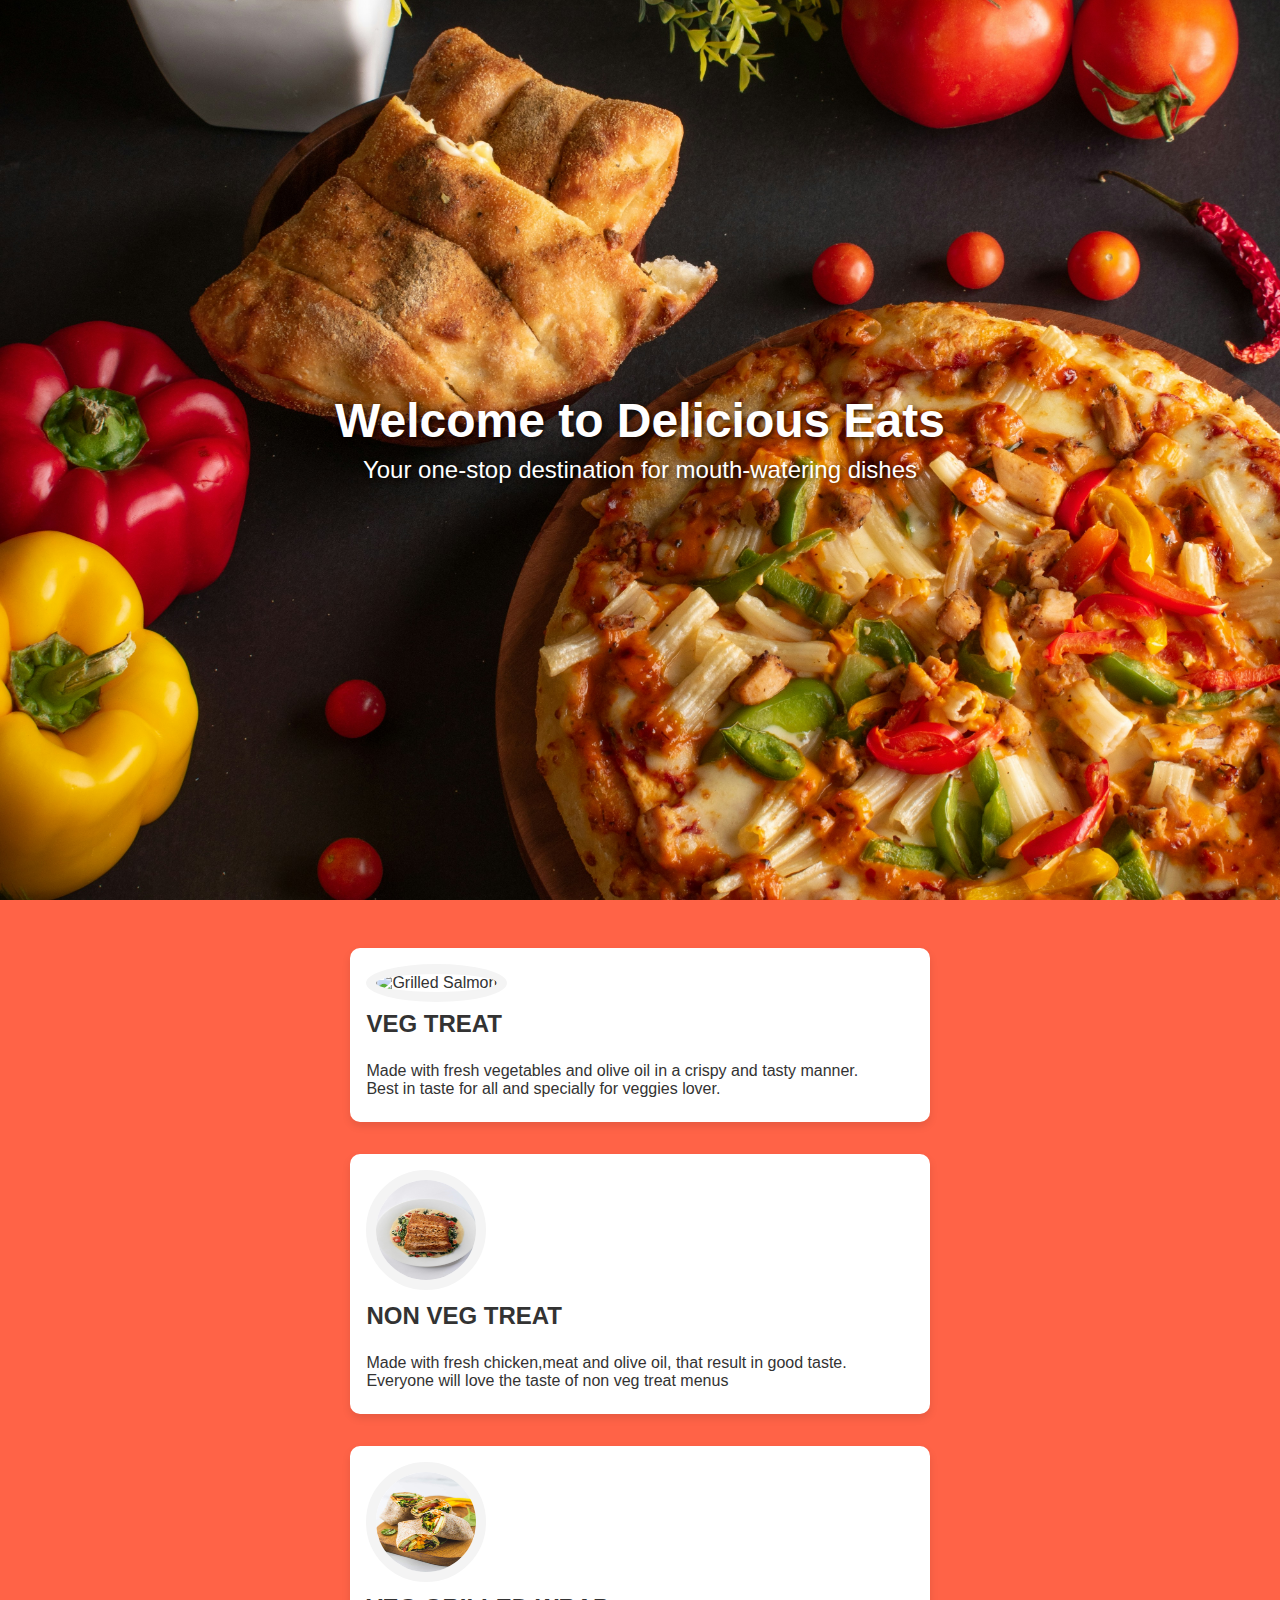
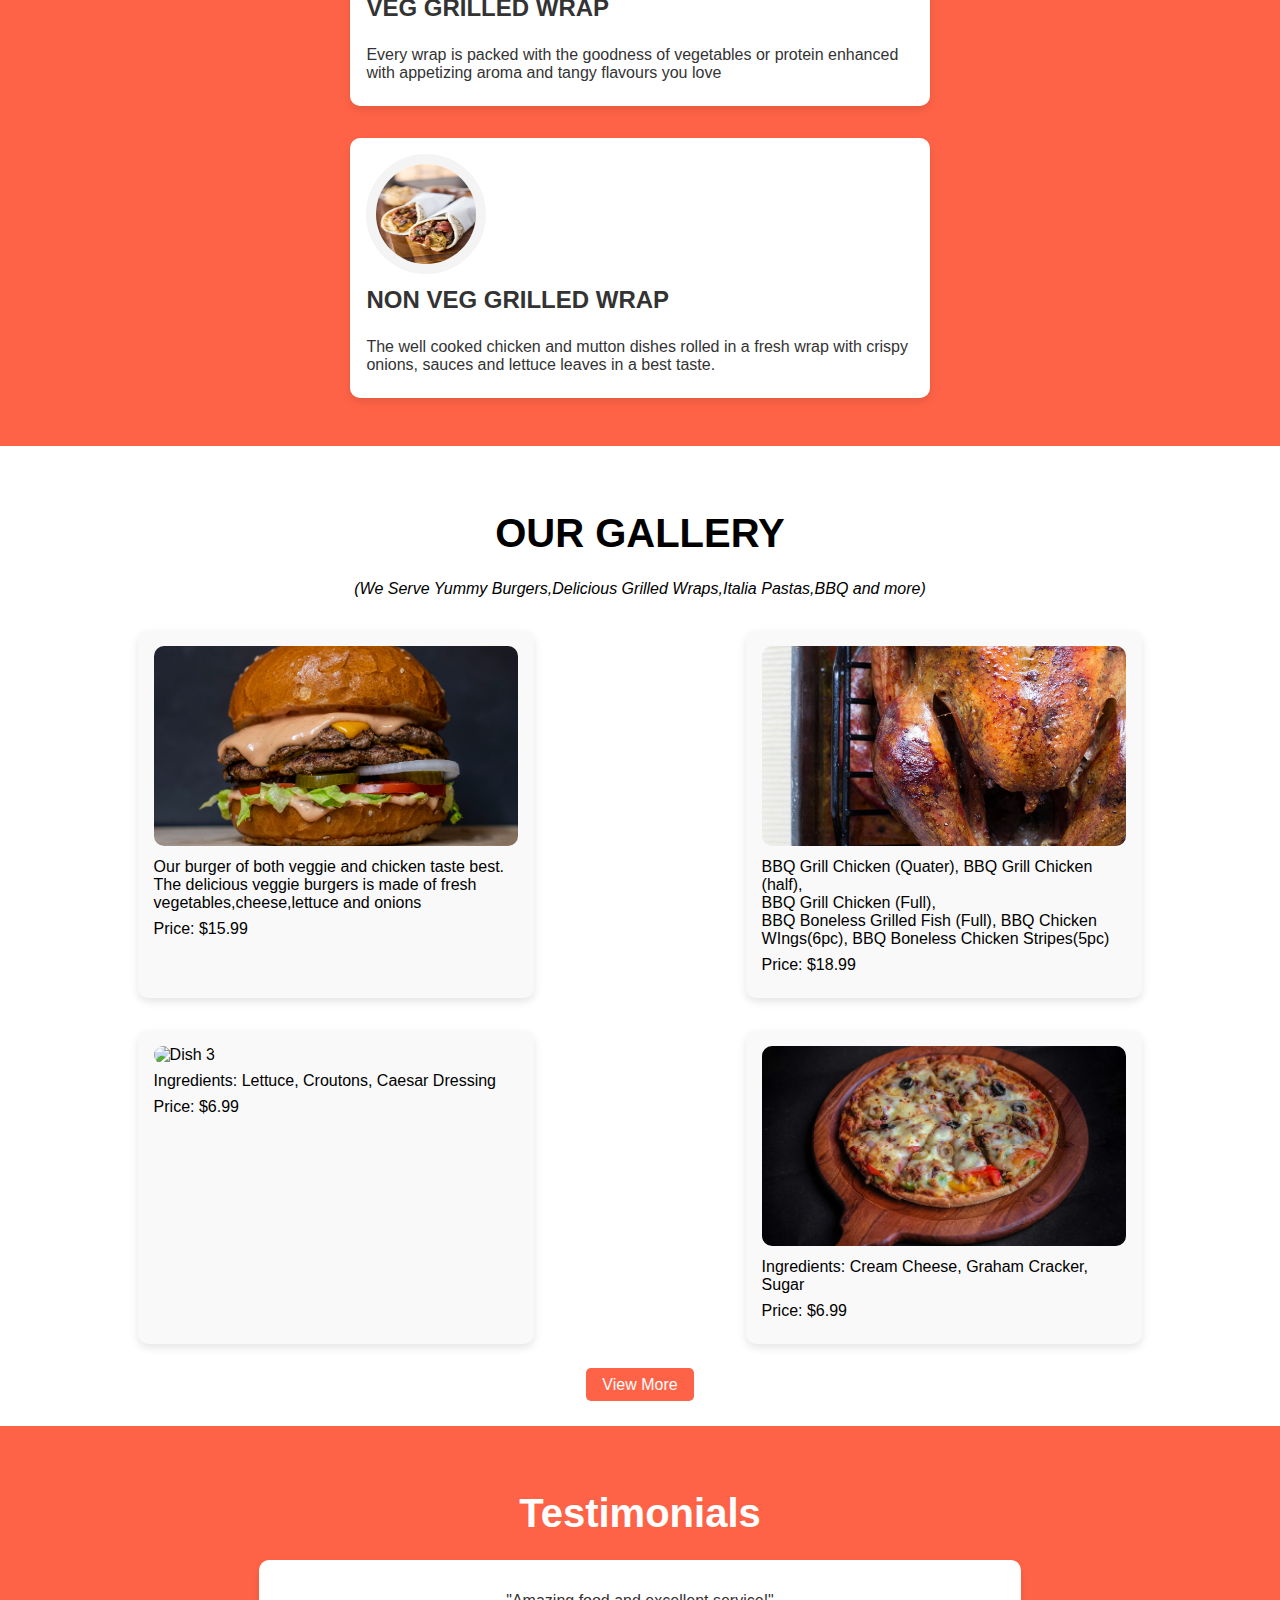
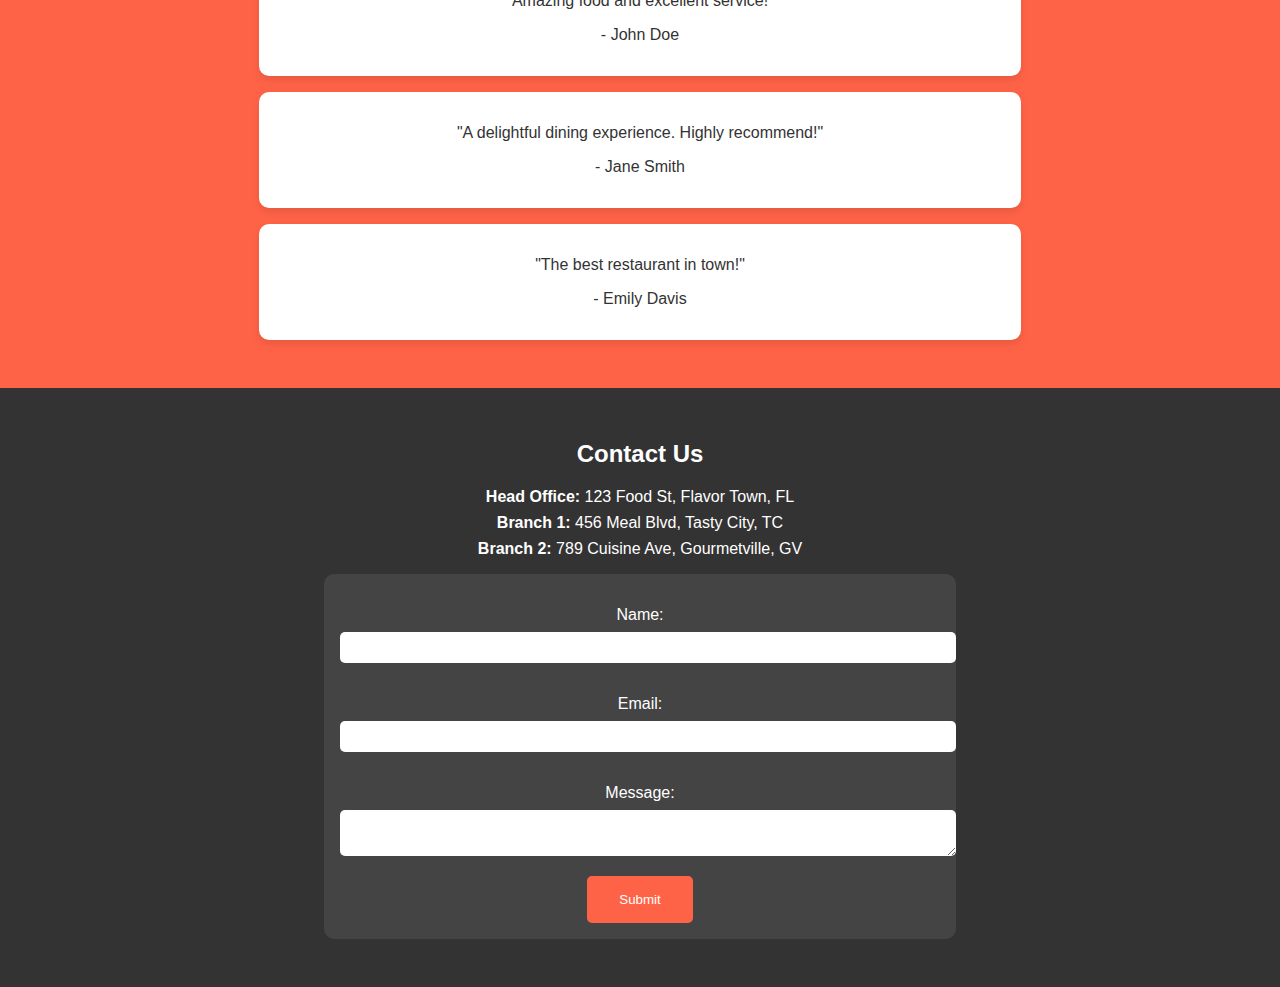
==== food.html @ 65285508 "Add files via upload" ====
<!DOCTYPE html>
<html lang="en">
<head>
    <meta charset="UTF-8">
    <meta name="viewport" content="width=device-width, initial-scale=1.0">
    <title>Delicious Eats</title>
    <link rel="stylesheet" href="styles.css">
    <!-- <script src="httpa://kit.fontawesome.com/a076d05399.js"></script> -->
    <!-- <link rel="stylesheet" href="https://cdnjs.cloudflare.com/ajax/libs/font-awesome/5.14.0/css/all.min.css"> -->
    <script defer src="script.js"></script>
</head>
<body>
    
    <header> 
         <div class="navbar"> 
             <nav>
                <!-- <input type="checkbox" id="check">
                <label for="check" class="checkbtn">
                    <i class="fas-bars"></i>
                </label>
                <label class="logo">FOOD PALACE</label> --> 
                <!-- <ul>
                    <li><a class="active" href="#">Home</a></li>
                    <li><a href="#menu">Menu</a></li>
                    <li><a href="#gallery">Gallery</a></li>
                    <li><a href="#testimonials">Testimonials</a></li>
                    <li><a href="#contact">Contact</a></li>
                </ul>
            </nav>
        </div>
    </header> -->

    <main>
        <section id="home" class="intro">
            <picture>
                <source media="(min-width: 1200px)" srcset="Delicious Eat/hero.jpg">
                <source media="(min-width: 768px)" srcset="Delicious Eat/hero.jpg">
                <img src="Delicious Eat/hero1.jpg" alt="Restaurant Banner" loading="lazy">
            </picture>
            <div class="intro-text">
                <h1>Welcome to Delicious Eats</h1>
                <p>Your one-stop destination for mouth-watering dishes</p>
            </div>
        </section>

        <section id="menu" class="menu">
            <!-- <h2>Our Menu</h2> -->
            <div class="menu-container">
                <div class="menu-item">
                    <img src="Delicious Eat/Dish1.jpg" alt="Grilled Salmon" loading="lazy">
                    <h3>VEG TREAT</h3>
                    <p>Made with fresh vegetables and olive oil in a crispy and tasty manner. <br>Best in taste for all and specially for veggies lover.</p>
                    <!-- <p class="price">$15.99</p> -->
                </div>
                <div class="menu-item">
                    <img src="Delicious Eat/Dish2.jpg" alt="Steak Frites" loading="lazy">
                    <h3>NON VEG TREAT</h3>
                    <p>Made with fresh chicken,meat and olive oil, that result in good taste.<br> Everyone will love the taste of non veg treat menus</p>
                    <!-- <p class="price">$18.99</p> -->
                </div>
                <div class="menu-item">
                    <img src="Delicious Eat/dish3.jpg" alt="Caesar Salad" loading="lazy">
                    <h3>VEG GRILLED WRAP</h3>
                    <p>Every wrap is packed with the goodness of vegetables or protein enhanced<br> with appetizing aroma and tangy flavours you love</p>
                    <!-- <p class="price">$6.99</p> -->
                </div>
                <div class="menu-item">
                    <img src="Delicious Eat/Dish4.jpg" alt="Cheesecake" loading="lazy">
                    <h3>NON VEG GRILLED WRAP</h3>
                    <p>The well cooked chicken and mutton dishes rolled in a fresh wrap with crispy<br> onions, sauces and lettuce leaves in a best taste.</p>
                    <!-- <p class="price">$6.99</p> -->
                </div>
            </div>
        </section>

        <section id="gallery" class="gallery">
            <h2>OUR GALLERY</MENU></h2>
            <p> <i>(We Serve Yummy Burgers,Delicious Grilled Wraps,Italia Pastas,BBQ and more)</i></p>
            <div class="gallery-container">
                <div class="gallery-item">
                    <img src="Delicious Eat/Food1.jpg" alt="Dish 1" loading="lazy">
                    <p>Our burger of both veggie and chicken taste best. The delicious veggie burgers is made of fresh vegetables,cheese,lettuce and onions </p>
                    <p>Price: $15.99</p>
                </div>
                <div class="gallery-item">
                    <img src="Delicious Eat/food2.jpg" alt="Dish 2" loading="lazy">
                    <p>BBQ Grill Chicken (Quater), BBQ Grill Chicken (half),<br> BBQ Grill Chicken (Full),<br> BBQ Boneless Grilled Fish (Full), BBQ Chicken WIngs(6pc), BBQ Boneless Chicken Stripes(5pc)</p>
                    <p>Price: $18.99</p>
                </div>
                <div class="gallery-item">
                    <img src="Delicious Eat/food4.jpg" alt="Dish 3" loading="lazy">
                    <p>Ingredients: Lettuce, Croutons, Caesar Dressing</p>
                    <p>Price: $6.99</p>
                </div>
                <div class="gallery-item">

                    <img src="Delicious Eat/food3.jpg" alt="Dish 4" loading="lazy">
                    <p>Ingredients: Cream Cheese, Graham Cracker, Sugar</p>
                    <p>Price: $6.99</p>
                    
                </div>
                <!-- <div class="view-more">
                    <a href="#more">View More</a>
                </div> -->
            </div>
            <div class="view-more">
                <a href="#more">View More</a>
            </div>
        </section>

        <section id="testimonials" class="testimonials">
            <h2>Testimonials</h2>
            <div class="testimonial">
                <p>"Amazing food and excellent service!"</p>
                <p>- John Doe</p>
            </div>
            <div class="testimonial">
                <p>"A delightful dining experience. Highly recommend!"</p>
                <p>- Jane Smith</p>
            </div>
            <div class="testimonial">
                <p>"The best restaurant in town!"</p>
                <p>- Emily Davis</p>
            </div>
        </section>
    </main>

    <footer id="contact">
        <h2>Contact Us</h2>
        <p><strong>Head Office:</strong> 123 Food St, Flavor Town, FL</p>
        <p><strong>Branch 1:</strong> 456 Meal Blvd, Tasty City, TC</p>
        <p><strong>Branch 2:</strong> 789 Cuisine Ave, Gourmetville, GV</p>
        <form id="contactForm">
            <label for="name">Name:</label>
            <input type="text" id="name" name="name" required>

            <label for="email">Email:</label>
            <input type="email" id="email" name="email" required>

            <label for="message">Message:</label>
            <textarea id="message" name="message" required></textarea>

            <button type="submit">Submit</button>
        </form>
    </footer>

    <button id="backToTop">Back to Top</button>
</body>
</html>
---- styles.css ----
/* General Styles */
body {
    font-family: Arial, sans-serif;
    margin: 0;
    padding: 0;
    background-color: #f4f4f4;
}

/* header {
    background-color: #ff6347;
    color: white;
    padding: 1rem;
    text-align: right;
} */
 nav{
    background: #ff6347;
    height: 80px;
    width: 100%;
 }
 /* label.logo{  
    /* color: white; */
    /* font-size: 35px; */
    /* line-height: 80px; */
    /* padding: 0 100px; */
    /* font-weight: bold; */
 } */
/* nav ul{
    float: right;
    margin-right: 20px;
}
nav ul li{
    display: inline-block;
    line-height: 80px;
    margin: 0 5px;
}
nav ul li a{
    color: white;
    font-size: 17px;
    padding:  7px 13px;
    border-radius: 3px;
    text-transform: uppercase;
}
a.active,a:hover{
background: #1b9bff;
transition: .5s;

}
.checkbtn{
    font-size: 30px;
    color:white;
    float: right;
    line-height: 80px;
    margin-right: 40px;
    cursor: pointer;
    display: none;
}

#check{
    display: none;
}
@media( max-width: 952px){
    label.logo{
    font-size: 30px;
    padding-left: 50px;

    }
    nav ul li a{
        font-size: 16px;
    }
}
@media( max-width: 856px){
    .checkbtn{
        display: block;
    }
} */


.navbar nav ul {
    list-style: none;
    padding: 0;
    display: flex;
    justify-content: flex-end;
    margin: 0;
}


.navbar nav ul li {
    margin-left: 1rem;
}

.navbar nav ul li a {
    color: white;
    text-decoration: none;
    padding: 0.5rem 1rem;
    border-radius: 5px;
    transition: background-color 0.3s;
}

.navbar nav ul li a:hover {
    background-color: rgba(255, 255, 255, 0.2);
}

/* Intro Section */
.intro {
    position: relative;
    text-align: center;
    color: white;
    height: 100vh;
    overflow: hidden;
}

.intro img {
    width: 100%;
    height: 100vh;
    object-fit: cover;
}

.intro-text {
    position: absolute;
    top: 50%;
    left: 50%;
    transform: translate(-50%, -50%);
    text-shadow: 2px 2px 5px rgba(0, 0, 0, 0.7);
}

.intro-text h1 {
    font-size: 3rem;
    margin: 0;
}

.intro-text p {
    font-size: 1.5rem;
    margin-top: 0.5rem;
}

/* Menu Section */
.menu {
    padding: 2rem;
    background-color: #ff6347;
    color: white;
    text-align: center;
}

.menu h2 {
    font-size: 2.5rem;
    margin-bottom: 1.5rem;
}

.menu-container {
    display: flex;
    justify-content: space-around;
    flex-wrap: wrap;
}

.menu-item {
    background: white;
    color: #333;
    border-radius: 10px;
    margin: 1rem;
    padding: 1rem;
    width: 45%;
    box-shadow: 0 4px 8px rgba(0, 0, 0, 0.1);
    text-align: left;
}

.menu-item img {
    /* width: 100%;
    border-radius: 10px;
    height: 200px;
    object-fit: cover; */
    width: 100px;
    height: 100px;
    border-radius: 50%;
    border: 10px solid #f4f4f4;
}

.menu-item h3 {
    font-size: 1.5rem;
    margin-top: 0.5rem;
}

.menu-item p {
    font-size: 1rem;
    margin: 0.5rem 0;
}

.price {
    font-weight: bold;
    font-size: 1.2rem;
}

/* Gallery Section */
.gallery {
    padding: 2rem;
    background-color: white;
    text-align: center;
}

.gallery h2 {
    font-size: 2.5rem;
    margin-bottom: 1.5rem;
}

.gallery-container {
    display: flex;
    justify-content: space-around;
    flex-wrap: wrap;
}

.gallery-item {
    background: #f9f9f9;
    border-radius: 10px;
    margin: 1rem;
    padding: 1rem;
    width: 30%;
    box-shadow: 0 4px 8px rgba(0, 0, 0, 0.1);
    text-align: left;
}

.gallery-item img {
    width: 100%;
    border-radius: 10px;
    height: 200px;
    object-fit: cover;
}

.gallery-item p {
    font-size: 1rem;
    margin: 0.5rem 0;
}

.view-more {
    text-align: center;
    margin-top: 1rem;
}

.view-more a {
    text-decoration: none;
    background-color: #ff6347;
    color: white;
    padding: 0.5rem 1rem;
    border-radius: 5px;
    transition: background-color 0.3s;
}

.view-more a:hover {
    background-color: #e5533d;
}

/* Testimonials Section */
.testimonials {
    padding: 2rem;
    background-color: #ff6347;
    color: white;
    text-align: center;
}

.testimonials h2 {
    font-size: 2.5rem;
    margin-bottom: 1.5rem;
}

.testimonial {
    background: white;
    color: #333;
    border-radius: 10px;
    margin: 1rem auto;
    padding: 1rem;
    width: 60%;
    box-shadow: 0 4px 8px rgba(0, 0, 0, 0.1);
}

/* Footer Section */
footer {
    background-color: #333;
    color: white;
    padding: 2rem;
    text-align: center;
}

footer p {
    margin: 0.5rem 0;
}

footer form {
    max-width: 600px;
    margin: 1rem auto;
    padding: 1rem;
    background: #444;
    border-radius: 10px;
}

footer form label {
    display: block;
    margin: 1rem 0 0.5rem;
}

footer form input, footer form textarea {
    width: 100%;
    padding: 0.5rem;
    margin-bottom: 1rem;
    border: none;
    border-radius: 5px;
}

footer form button {
    padding: 1rem 2rem;
    border: none;
    background-color: #ff6347;
    color: white;
    border-radius: 5px;
    cursor: pointer;
}

footer form button:hover {
    background-color: #e5533d;
}

/* Back to Top Button */
#backToTop {
    position: fixed;
    bottom: 20px;
    right: 20px;
    padding: 0.5rem 1rem;
    background-color: #ff6347;
    color: white;
    border: none;
    border-radius: 5px;
    cursor: pointer;
    display: none; /* Hidden initially */
}

#backToTop:hover {
    /* background-color: General Styles */
    body {
        font-family: Arial, sans-serif;
        margin: 0;
        padding: 0;
        background-color: #f4f4f4;
    }
    
    header {
        background-color: #ff6347;
        color: white;
        padding: 1rem;
        text-align: right;
    }
    header.navigation{
        position: relative;
        display: none;
    }
    
      header .navigation .navigation-items a{
        position:relative;
        color:#fff;
        font-size: 1.2em;
        margin: 20px;
        font-weight: 500;
        text-decoration: none;
        margin-left: 30px;
        transition: 0.3s ease;
      }
      header .navigation .navigation-items a:before{
        content: '';
        position: absolute;
        background:#fff;
        width: 0;
        height:3px;
        bottom: 0;
        left: 0;
        transition: 0.3s ease;
      }
    
      header .navigation .navigation-items a:hover:before{
        width: 100%;
      }
    
      .navigation-items {
        position: relative;
      }
    
      .navigation-items p {
        position: absolute;
        top: 5%;
        left: 90%;
    
        font-size: 22px;
        cursor: pointer;
        color: rgba(3, 96, 251, 0.3);
      }
    
      section{
        padding:100px 200px;
      }
    
    /* .navbar nav ul {
        list-style: none;
        padding: 0;
        display: flex;
        justify-content: flex-end;
        margin: 0;
    }
    
    .navbar nav ul li {
        margin-left: 1rem;
    }
    
    .navbar nav ul li a {
        color: white;
        text-decoration: none;
        padding: 0.5rem 1rem;
        border-radius: 5px;
        transition: background-color 0.3s;
    }
    
    .navbar nav ul li a:hover {
        background-color: rgba(255, 255, 255, 0.2);
    }
     */
    /* Intro Section */
    .intro {
        position: relative;
        text-align: center;
        color: white;
        height: 100vh;
        overflow: hidden;
    }
    
    .intro img {
        width: 100%;
        height: 100vh;
        object-fit: cover;
    }
    
    .intro-text {
        position: absolute;
        top: 50%;
        left: 50%;
        transform: translate(-50%, -50%);
        text-shadow: 2px 2px 5px rgba(0, 0, 0, 0.7);
    }
    
    .intro-text h1 {
        font-size: 3rem;
        margin: 0;
    }
    
    .intro-text p {
        font-size: 1.5rem;
        margin-top: 0.5rem;
    }
    
    /* Menu Section */
    .menu {
        padding: 2rem;
        background-color: #ff6347;
        color: white;
        text-align: center;
    }
    
    .menu h2 {
        font-size: 2.5rem;
        margin-bottom: 1.5rem;
    }
    
    .menu-container {
        display: flex;
        justify-content: space-around;
        flex-wrap: wrap;
    }
    
    .menu-item {
        background: white;
        color: #333;
        border-radius: 10px;
        margin: 1rem;
        padding: 1rem;
        width: 45%;
        box-shadow: 0 4px 8px rgba(0, 0, 0, 0.1);
        text-align: left;
    }
    
    .menu-item img {
        width: 100%;
        border-radius: 10px;
        height: 200px;
        object-fit: cover;
    }
    
    .menu-item h3 {
        font-size: 1.5rem;
        margin-top: 0.5rem;
    }
    
    .menu-item p {
        font-size: 1rem;
        margin: 0.5rem 0;
    }
    
    .price {
        font-weight: bold;
        font-size: 1.2rem;
    }
    
    /* Gallery Section */
    .gallery {
        padding: 2rem;
        background-color: white;
        text-align: center;
    }
    
    .gallery h2 {
        font-size: 2.5rem;
        margin-bottom: 1.5rem;
    }
    
    .gallery-container {
        display: flex;
        justify-content: space-around;
        flex-wrap: wrap;
    }
    
    .gallery-item {
        background: #f9f9f9;
        border-radius: 10px;
        margin: 1rem;
        padding: 1rem;
        width: 30%;
        box-shadow: 0 4px 8px rgba(0, 0, 0, 0.1);
        text-align: left;
    }
    
    .gallery-item img {
        width: 100%;
        border-radius: 10px;
        height: 200px;
        object-fit: cover;
    }
    
    .gallery-item p {
        font-size: 1rem;
        margin: 0.5rem 0;
    }
    
    .view-more {
        text-align: center;
        margin-top: 1rem;
    }
    
    .view-more a {
        text-decoration: none;
        background-color: #ff6347;
        color: white;
        padding: 0.5rem 1rem;
        border-radius: 5px;
        transition: background-color 0.3s;
    }
    
    .view-more a:hover {
        background-color: #e5533d;
    }
    
    /* Testimonials Section */
    .testimonials {
        padding: 2rem;
        background-color: #ff6347;
        color: white;
        text-align: center;
    }
    
    .testimonials h2 {
        font-size: 2.5rem;
        margin-bottom: 1.5rem;
    }
    
    .testimonial {
        background: white;
        color: #333;
        border-radius: 10px;
        margin: 1rem auto;
        padding: 1rem;
        width: 60%;
        box-shadow: 0 4px 8px rgba(0, 0, 0, 0.1);
    }
    
    /* Footer Section */
    footer {
        background-color: #333;
        color: white;
        padding: 2rem;
        text-align: center;
    }
    
    footer p {
        margin: 0.5rem 0;
    }
    
    footer form {
        max-width: 600px;
        margin: 1rem auto;
        padding: 1rem;
        background: #444;
        border-radius: 10px;
    }
    
    footer form label {
        display: block;
        margin: 1rem 0 0.5rem;
    }
    
    footer form input, footer form textarea {
        width: 100%;
        padding: 0.5rem;
        margin-bottom: 1rem;
        border: none;
        border-radius: 5px;
    }
    
    footer form button {
        padding: 1rem 2rem;
        border: none;
        background-color: #ff6347;
        color: white;
        border-radius: 5px;
        cursor: pointer;
    }
    
    footer form button:hover {
        background-color: #e5533d;
    }
    
    /* Back to Top Button */
    #backToTop {
        position: fixed;
        bottom: 20px;
        right: 20px;
        padding: 0.5rem 1rem;
        background-color: #ff6347;
        color: white;
        border: none;
        border-radius: 5px;
        cursor: pointer;
        display: none; /* Hidden initially */
    }
    
    #backToTop:hover {
        background-color: #e5533d;
    }
    
    /* Responsive Design */
    @media (max-width: 768px) {
        .navbar nav ul {
            flex-direction: column;
            align-items: flex-end;
        }
    
        .navbar nav ul li {
            margin: 0.5rem 0;
        }
    
        .menu-container, .gallery-container {
            flex-direction: column;
            align-items: center;
        }
    
        .menu-item, .gallery-item {
            width: 80%;
        }
    
        .intro-text h1 {
            font-size: 2rem;
        }
    
        .intro-text p {
            font-size: 1rem;
        }
    }
    /* e5533d; */
}

/* Responsive Design */
@media (max-width: 768px) {
    .navbar nav ul {
        flex-direction: column;
        align-items: flex-end;
    }

    .navbar nav ul li {
        margin: 0.5rem 0;
    }

    .menu-container, .gallery-container {
        flex-direction: column;
        align-items: center;
    }

    .menu-item, .gallery-item {
        width: 80%;
    }

    .intro-text h1 {
        font-size: 2rem;
    }

    .intro-text p {
        font-size: 1rem;
    }
}
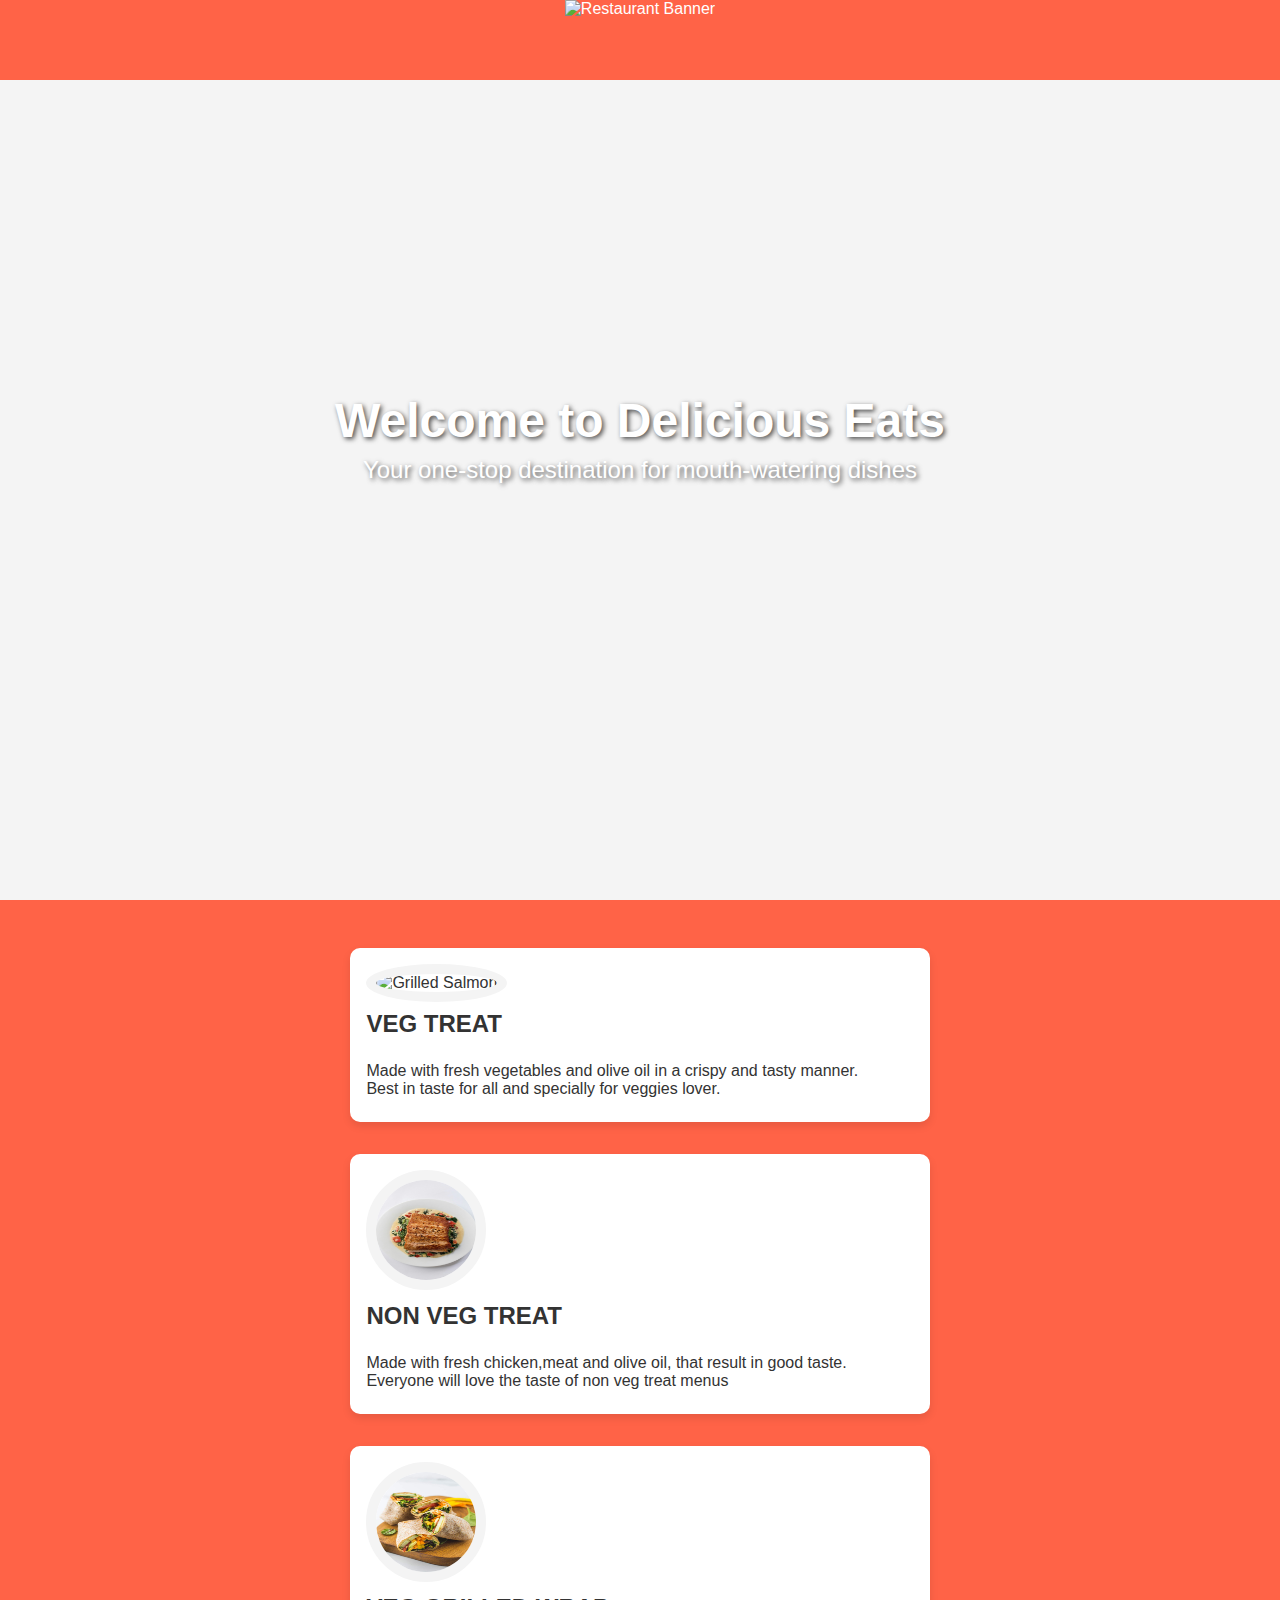
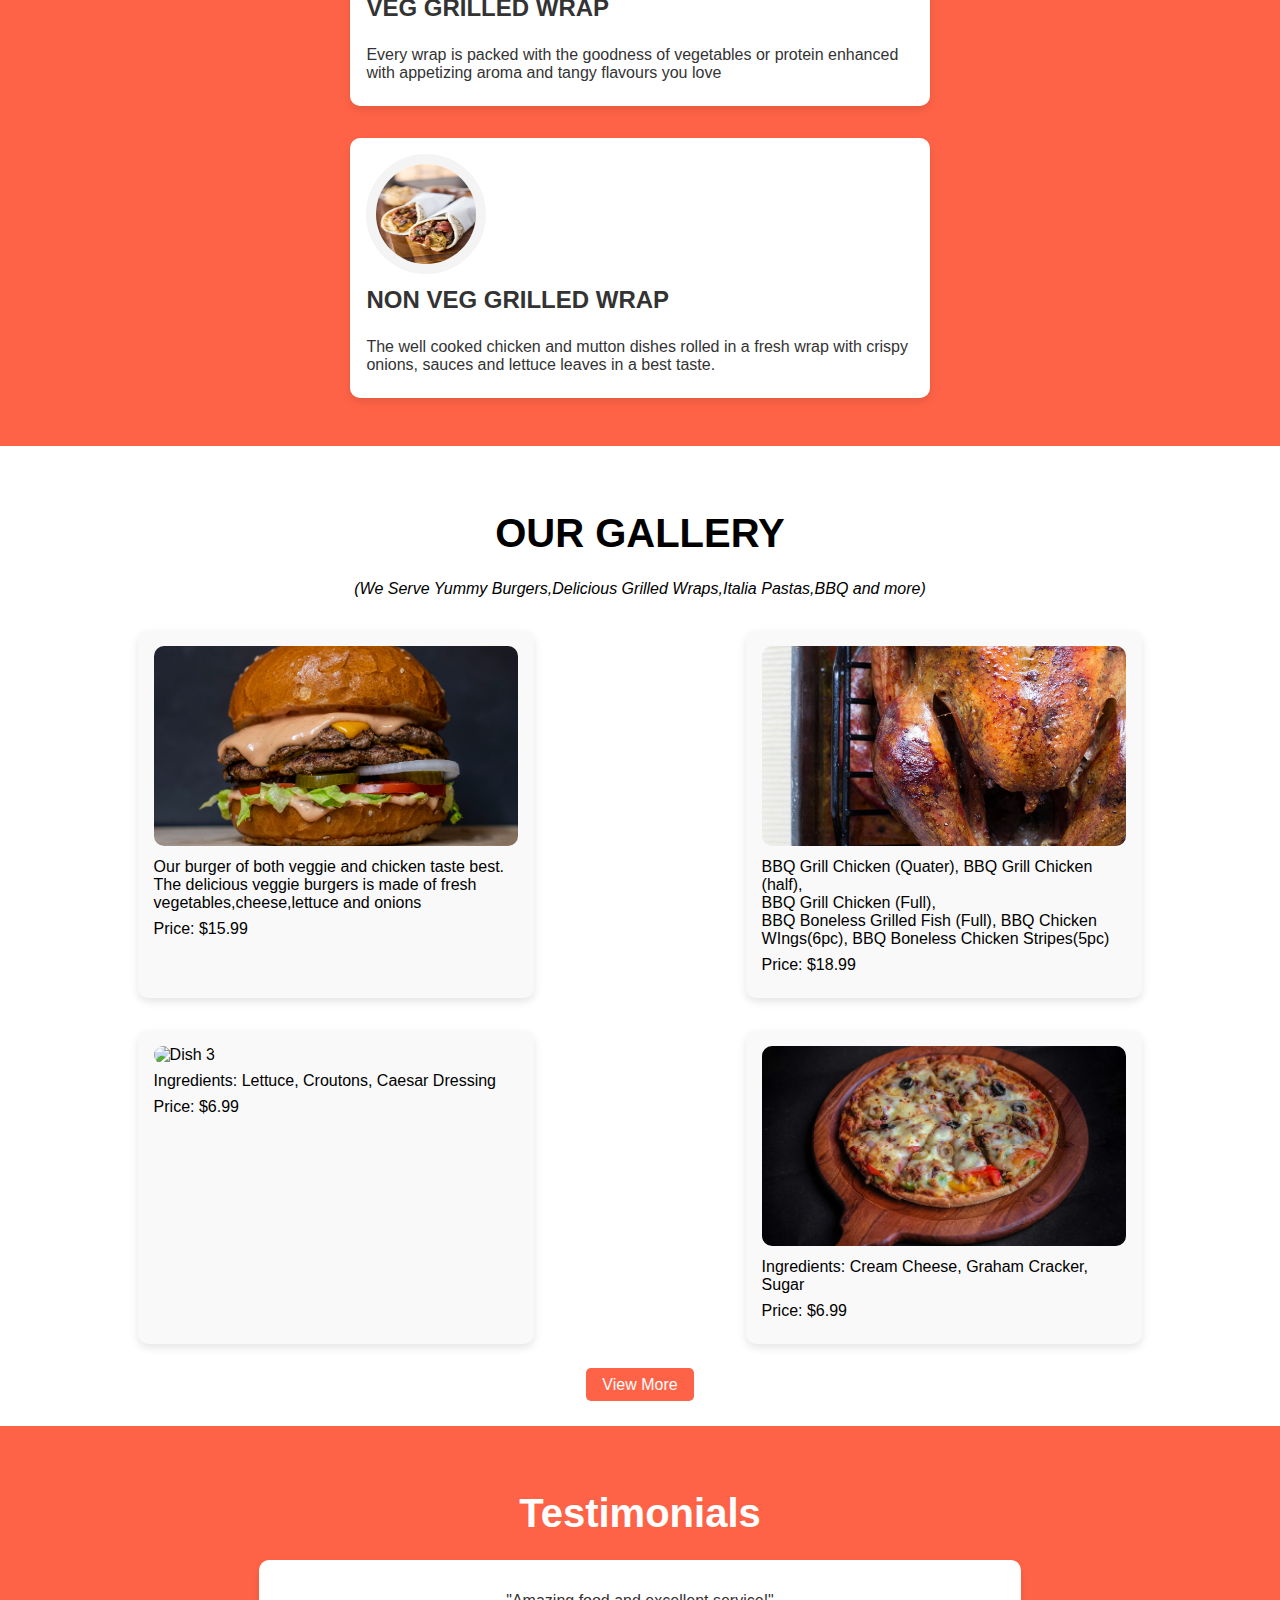
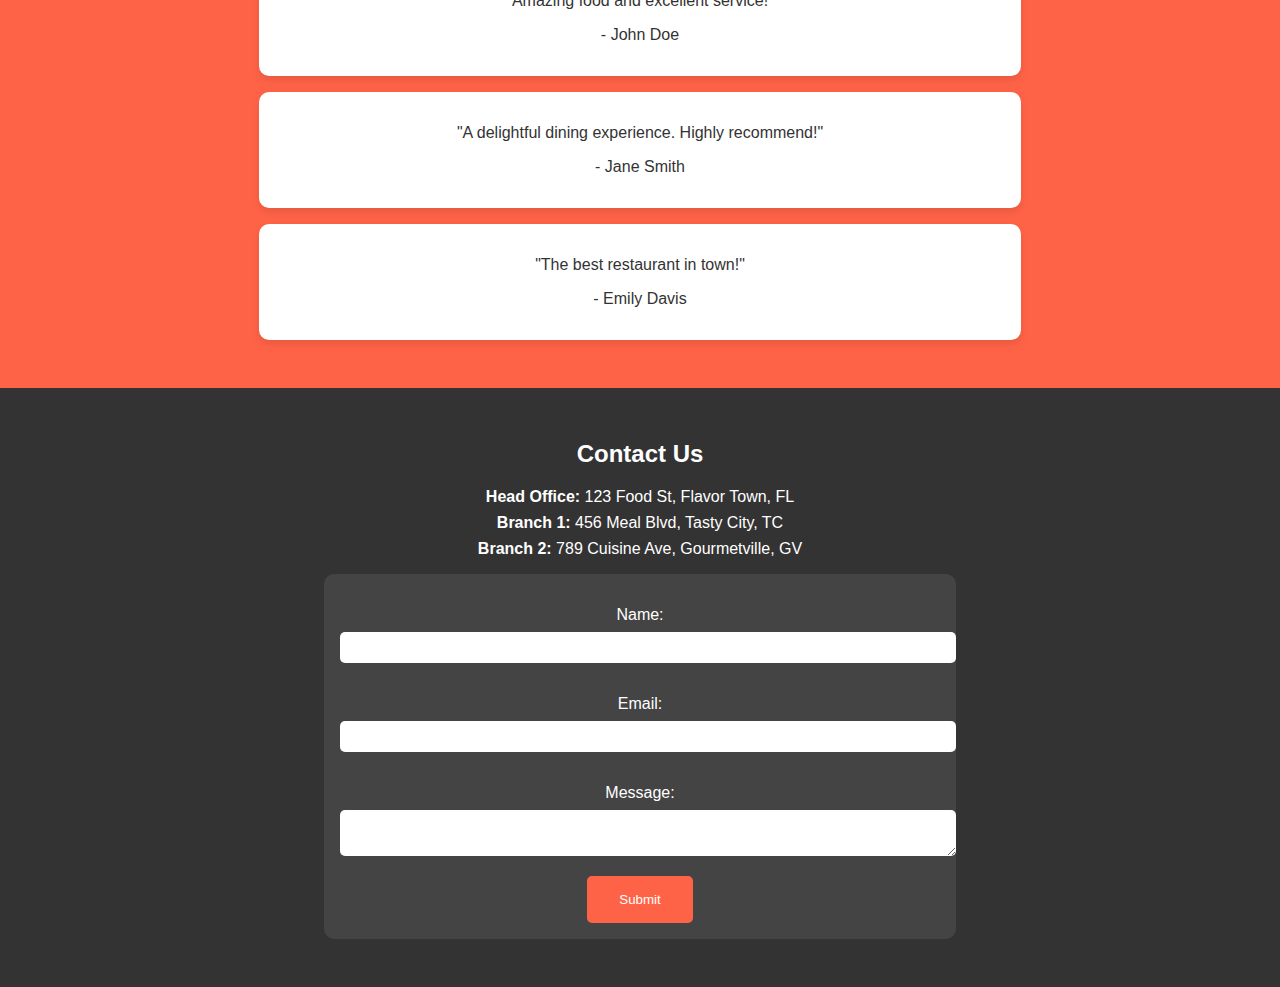
==== commit 58874b31: "restructured folder structure" ====
--- a/food.html
+++ b/food.html
@@ -33,9 +33,9 @@
     <main>
         <section id="home" class="intro">
             <picture>
-                <source media="(min-width: 1200px)" srcset="Delicious Eat/hero.jpg">
-                <source media="(min-width: 768px)" srcset="Delicious Eat/hero.jpg">
-                <img src="Delicious Eat/hero1.jpg" alt="Restaurant Banner" loading="lazy">
+                <source media="(min-width: 1200px)" srcset="/images/hero.jpg">
+                <source media="(min-width: 768px)" srcset="/images/hero.jpg">
+                <img src="/images/hero1.jpg" alt="Restaurant Banner" loading="lazy">
             </picture>
             <div class="intro-text">
                 <h1>Welcome to Delicious Eats</h1>
@@ -47,25 +47,25 @@
             <!-- <h2>Our Menu</h2> -->
             <div class="menu-container">
                 <div class="menu-item">
-                    <img src="Delicious Eat/Dish1.jpg" alt="Grilled Salmon" loading="lazy">
+                    <img src="/images/Dish1.jpg" alt="Grilled Salmon" loading="lazy">
                     <h3>VEG TREAT</h3>
                     <p>Made with fresh vegetables and olive oil in a crispy and tasty manner. <br>Best in taste for all and specially for veggies lover.</p>
                     <!-- <p class="price">$15.99</p> -->
                 </div>
                 <div class="menu-item">
-                    <img src="Delicious Eat/Dish2.jpg" alt="Steak Frites" loading="lazy">
+                    <img src="/images/Dish2.jpg" alt="Steak Frites" loading="lazy">
                     <h3>NON VEG TREAT</h3>
                     <p>Made with fresh chicken,meat and olive oil, that result in good taste.<br> Everyone will love the taste of non veg treat menus</p>
                     <!-- <p class="price">$18.99</p> -->
                 </div>
                 <div class="menu-item">
-                    <img src="Delicious Eat/dish3.jpg" alt="Caesar Salad" loading="lazy">
+                    <img src="/images/dish3.jpg" alt="Caesar Salad" loading="lazy">
                     <h3>VEG GRILLED WRAP</h3>
                     <p>Every wrap is packed with the goodness of vegetables or protein enhanced<br> with appetizing aroma and tangy flavours you love</p>
                     <!-- <p class="price">$6.99</p> -->
                 </div>
                 <div class="menu-item">
-                    <img src="Delicious Eat/Dish4.jpg" alt="Cheesecake" loading="lazy">
+                    <img src="/images/Dish4.jpg" alt="Cheesecake" loading="lazy">
                     <h3>NON VEG GRILLED WRAP</h3>
                     <p>The well cooked chicken and mutton dishes rolled in a fresh wrap with crispy<br> onions, sauces and lettuce leaves in a best taste.</p>
                     <!-- <p class="price">$6.99</p> -->
@@ -78,23 +78,23 @@
             <p> <i>(We Serve Yummy Burgers,Delicious Grilled Wraps,Italia Pastas,BBQ and more)</i></p>
             <div class="gallery-container">
                 <div class="gallery-item">
-                    <img src="Delicious Eat/Food1.jpg" alt="Dish 1" loading="lazy">
+                    <img src="/images/Food1.jpg" alt="Dish 1" loading="lazy">
                     <p>Our burger of both veggie and chicken taste best. The delicious veggie burgers is made of fresh vegetables,cheese,lettuce and onions </p>
                     <p>Price: $15.99</p>
                 </div>
                 <div class="gallery-item">
-                    <img src="Delicious Eat/food2.jpg" alt="Dish 2" loading="lazy">
+                    <img src="/images/food2.jpg" alt="Dish 2" loading="lazy">
                     <p>BBQ Grill Chicken (Quater), BBQ Grill Chicken (half),<br> BBQ Grill Chicken (Full),<br> BBQ Boneless Grilled Fish (Full), BBQ Chicken WIngs(6pc), BBQ Boneless Chicken Stripes(5pc)</p>
                     <p>Price: $18.99</p>
                 </div>
                 <div class="gallery-item">
-                    <img src="Delicious Eat/food4.jpg" alt="Dish 3" loading="lazy">
+                    <img src="/images/food4.jpg" alt="Dish 3" loading="lazy">
                     <p>Ingredients: Lettuce, Croutons, Caesar Dressing</p>
                     <p>Price: $6.99</p>
                 </div>
                 <div class="gallery-item">
 
-                    <img src="Delicious Eat/food3.jpg" alt="Dish 4" loading="lazy">
+                    <img src="/images/food3.jpg" alt="Dish 4" loading="lazy">
                     <p>Ingredients: Cream Cheese, Graham Cracker, Sugar</p>
                     <p>Price: $6.99</p>
                     
